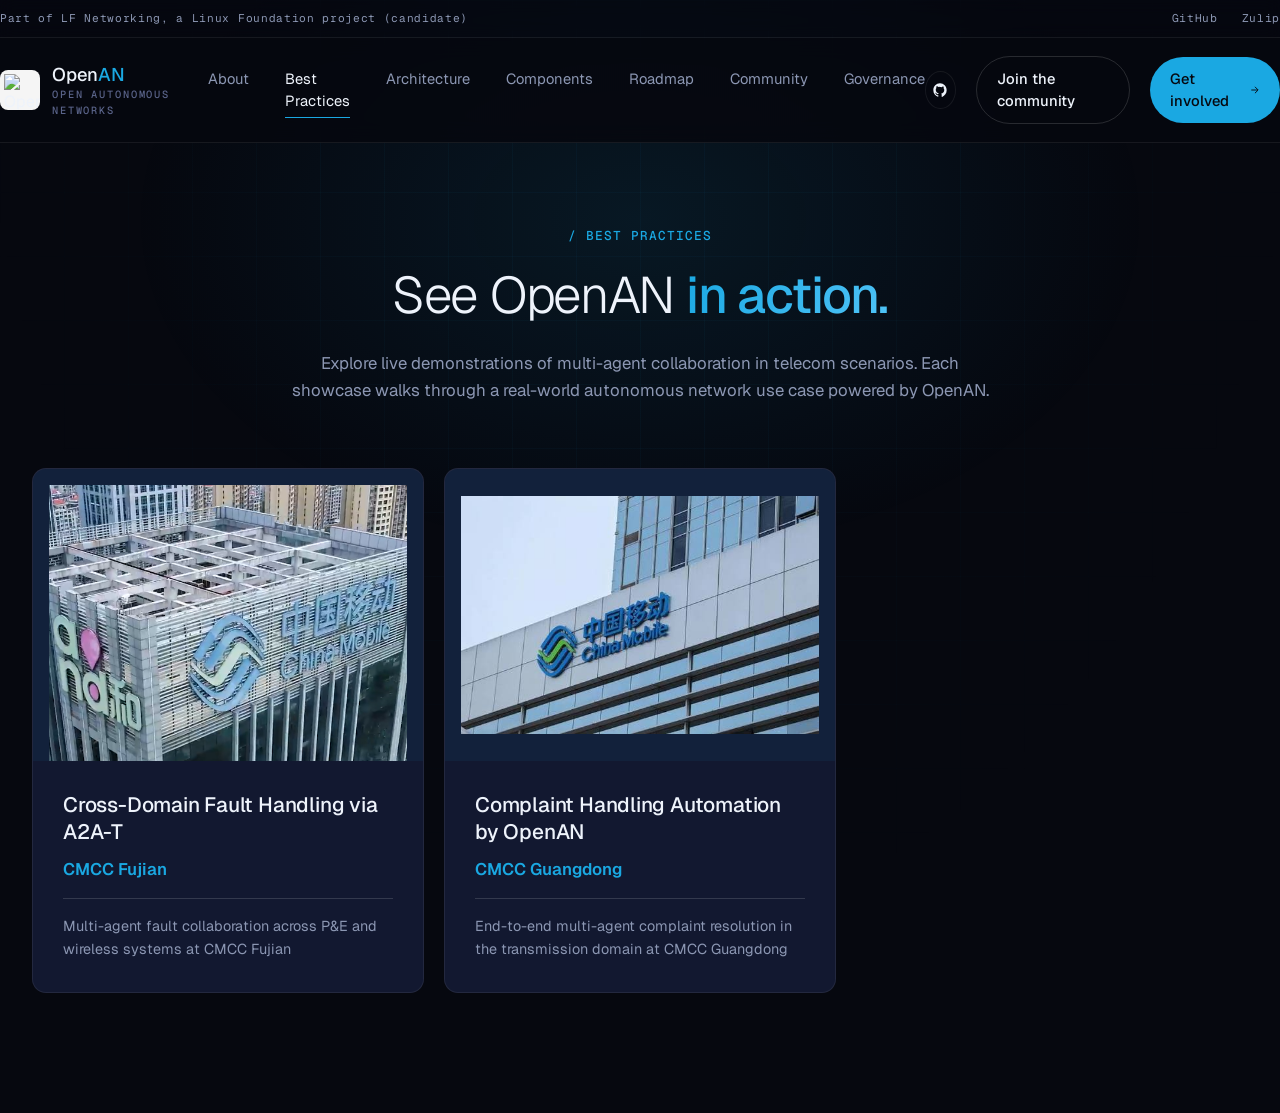
==== best-practices.html @ b5395800 "feat: best-practices Signed-off-by: Junjie Huang <huang2001junjie@gmail.com>" ====
<!DOCTYPE html>
<html lang="en">
<head>
<meta charset="UTF-8" />
<meta name="viewport" content="width=device-width, initial-scale=1.0" />
<title>Best Practices - OpenAN</title>
<meta name="description" content="Explore OpenAN best practices: multi-agent collaboration in telecom scenarios powered by OpenAN.">
<link rel="preconnect" href="https://fonts.googleapis.com">
<link rel="preconnect" href="https://fonts.gstatic.com" crossorigin>
<link href="https://fonts.googleapis.com/css2?family=Geist:wght@300;400;500;600;700&family=Geist+Mono:wght@400;500&display=swap" rel="stylesheet">
<link rel="icon" type="image/png" href="src/images/openan-logo.png">
<link rel="stylesheet" href="components/navbar.css">
<style>
  :root {
    --void: #06080f;
    --bg: #0c1020;
    --surface: #121830;
    --surface-2: #1a2142;
    --border: rgba(255,255,255,0.07);
    --border-strong: rgba(255,255,255,0.14);
    --text: #eef3fb;
    --text-muted: #8c97b3;
    --text-dim: #5a648a;
    --signal: #1aa8e2;
    --signal-2: #4fc3f7;
    --accent: #00bcd4;
    --display: 'Geist', system-ui, -apple-system, 'Segoe UI', sans-serif;
    --sans: 'Geist', system-ui, -apple-system, 'Segoe UI', sans-serif;
    --mono: 'Geist Mono', ui-monospace, 'SF Mono', Menlo, monospace;
  }

  * { box-sizing: border-box; margin: 0; padding: 0; }
  html { scroll-behavior: smooth; }
  body {
    background: var(--void);
    color: var(--text);
    font-family: var(--sans);
    font-size: 16px;
    line-height: 1.5;
    -webkit-font-smoothing: antialiased;
  }

  body::before {
    content: "";
    position: fixed; inset: 0;
    background-image:
      linear-gradient(rgba(26,168,226,0.04) 1px, transparent 1px),
      linear-gradient(90deg, rgba(26,168,226,0.04) 1px, transparent 1px);
    background-size: 64px 64px;
    pointer-events: none;
    z-index: 0;
    mask-image: radial-gradient(ellipse at top, black 30%, transparent 75%);
  }
  body::after {
    content: "";
    position: fixed; top: -20%; left: 50%;
    width: 1200px; height: 800px;
    transform: translateX(-50%);
    background: radial-gradient(ellipse at center, rgba(26,168,226,0.10), transparent 60%);
    pointer-events: none;
    z-index: 0;
  }

  a { color: inherit; text-decoration: none; }

  .page {
    position: relative;
    z-index: 1;
    max-width: 1320px;
    margin: 0 auto;
    padding: 80px 32px 120px;
  }

  .page-head {
    text-align: center;
    max-width: 720px;
    margin: 0 auto 64px;
  }
  .kicker {
    display: inline-block;
    font-family: var(--mono);
    font-size: 0.8rem;
    font-weight: 500;
    color: var(--signal);
    text-transform: uppercase;
    letter-spacing: 0.08em;
    margin-bottom: 12px;
  }
  .page-head h1 {
    font-family: var(--display);
    font-weight: 300;
    font-size: clamp(2.2rem, 4vw, 3.2rem);
    letter-spacing: -0.025em;
    margin-bottom: 16px;
  }
  .page-head h1 em {
    font-style: normal;
    font-weight: 500;
    background: linear-gradient(120deg, var(--signal), var(--signal-2));
    -webkit-background-clip: text;
    background-clip: text;
    -webkit-text-fill-color: transparent;
  }
  .page-head p {
    color: var(--text-muted);
    font-size: 1.05rem;
    line-height: 1.6;
  }

  .practice-grid {
    display: grid;
    grid-template-columns: repeat(3, 1fr);
    gap: 20px;
  }
  .practice-card {
    display: block;
    background: var(--surface);
    border: 1px solid var(--border);
    border-radius: 14px;
    overflow: hidden;
    transition: all 0.25s;
  }
  .practice-card:hover {
    border-color: var(--signal);
    transform: translateY(-2px);
    box-shadow: 0 12px 32px -16px rgba(26,168,226,0.4);
  }
  .practice-image {
    width: 100%;
    aspect-ratio: 4 / 3;
    background: rgba(26,168,226,0.06);
    display: grid;
    place-items: center;
    overflow: hidden;
  }
  .practice-image img {
    width: 100%;
    height: 100%;
    object-fit: contain;
    padding: 16px;
  }
  .practice-body {
    padding: 30px;
  }
  .practice-title {
    font-family: var(--display);
    font-weight: 500;
    font-size: 1.3rem;
    color: var(--text);
    letter-spacing: -0.01em;
    line-height: 1.3;
    margin-bottom: 12px;
  }
  .practice-subject {
    display: block;
    font-family: var(--display);
    font-weight: 600;
    font-size: 1.05rem;
    color: var(--signal);
    margin-bottom: 16px;
  }
  .practice-divider {
    height: 1px;
    background: var(--border-strong);
    margin-bottom: 16px;
  }
  .practice-desc {
    font-family: var(--sans);
    font-size: 0.9rem;
    color: var(--text-muted);
    line-height: 1.6;
  }

  @media (max-width: 860px) {
    .practice-grid {
      grid-template-columns: 1fr;
    }
  }
</style>
</head>
<body>
<!-- NAVBAR COMPONENT — injected from components/navbar.html by components/navbar.js -->
<div id="navbar" data-active="best-practices">
  <noscript>
    <div class="container" style="display:flex; align-items:center; gap:18px; flex-wrap:wrap; padding-top:14px; padding-bottom:14px; font-size:0.9rem;">
      <a href="index.html" style="font-weight:600;">OpenAN</a>
      <a href="index.html#about">About</a>
      <a href="best-practices.html">Best Practices</a>
      <a href="index.html#architecture">Architecture</a>
      <a href="index.html#components">Components</a>
      <a href="index.html#roadmap">Roadmap</a>
      <a href="index.html#community">Community</a>
      <a href="governance.html">Governance</a>
    </div>
  </noscript>
</div>

<div class="page">
  <div class="page-head">
    <span class="kicker">/ Best Practices</span>
    <h1>See OpenAN <em>in action.</em></h1>
    <p>Explore live demonstrations of multi-agent collaboration in telecom scenarios. Each showcase walks through a real-world autonomous network use case powered by OpenAN.</p>
  </div>

  <div class="practice-grid">
    <a href="best-practices/case1.html" class="practice-card">
      <div class="practice-image">
        <img src="best-practices/images/case1_pic.png" alt="Cross-Domain Fault Handling">
      </div>
      <div class="practice-body">
        <h3 class="practice-title">Cross-Domain Fault Handling via A2A-T</h3>
        <span class="practice-subject">CMCC Fujian</span>
        <div class="practice-divider"></div>
        <p class="practice-desc">Multi-agent fault collaboration across P&amp;E and wireless systems at CMCC Fujian</p>
      </div>
    </a>

    <a href="best-practices/case2.html" class="practice-card">
      <div class="practice-image">
        <img src="best-practices/images/case2_pic.png" alt="Complaint Handling Automation">
      </div>
      <div class="practice-body">
        <h3 class="practice-title">Complaint Handling Automation by OpenAN</h3>
        <span class="practice-subject">CMCC Guangdong</span>
        <div class="practice-divider"></div>
        <p class="practice-desc">End-to-end multi-agent complaint resolution in the transmission domain at CMCC Guangdong</p>
      </div>
    </a>

  </div>
</div>
<script src="components/navbar.js"></script>
</body>
</html>
---- components/navbar.css ----
/* ============================================================
   Navbar Component — 共享导航样式（单一来源）
   依赖各页面 :root 中定义的 CSS 变量（--void/--border/--signal 等）。
   页面中禁止内联 navbar 相关样式。
   包含组件所需的 .container / .btn* 体系：三页均引用本文件，
   页面内容区（hero CTA、gov-cta 等）使用的 .btn* 样式同样来自这里。
   ============================================================ */

/* ---------- CONTAINER（组件所需的布局容器） ---------- */
.container {
  max-width: 1320px;
  margin: 0 auto;
  padding: 0 32px;
  position: relative;
  z-index: 1;
}

/* ---------- TOP UTILITY BAR ---------- */
.topbar {
  border-bottom: 1px solid var(--border);
  background: rgba(6,8,15,0.6);
  backdrop-filter: blur(8px);
  position: relative;
  z-index: 50;
}
.topbar-inner {
  display: flex;
  justify-content: space-between;
  align-items: center;
  padding: 10px 0;
  font-family: var(--mono);
  font-size: 0.7rem;
  letter-spacing: 0.06em;
  color: var(--text-dim);
}
.topbar a { color: var(--text-muted); }
.topbar a:hover { color: var(--signal); }
.topbar-right { display: flex; gap: 24px; }

/* ---------- HEADER ---------- */
.header {
  position: sticky;
  top: 0;
  z-index: 100;
  background: rgba(6,8,15,0.85);
  backdrop-filter: blur(12px);
  border-bottom: 1px solid var(--border);
}
.header-inner {
  display: flex;
  align-items: center;
  justify-content: space-between;
  padding: 18px 0;
}
.logo {
  display: flex;
  align-items: center;
  gap: 12px;
}
.logo-mark {
  width: 40px; height: 40px;
  border-radius: 8px;
  display: grid;
  place-items: center;
  position: relative;
  overflow: hidden;
  flex-shrink: 0;
  background: rgba(255,255,255,0.96);
  padding: 4px;
}
.logo-mark img {
  width: 100%; height: 100%;
  object-fit: contain;
}
.logo-text {
  font-family: var(--display);
  font-weight: 500;
  font-size: 1.15rem;
  letter-spacing: -0.01em;
}
.logo-text span {
  font-family: var(--mono);
  font-size: 0.65rem;
  letter-spacing: 0.18em;
  color: var(--text-dim);
  display: block;
  margin-top: -2px;
  text-transform: uppercase;
}

/* ---------- NAV ---------- */
.nav {
  display: flex;
  gap: 36px;
  font-size: 0.92rem;
  font-weight: 400;
}
.nav a {
  color: var(--text-muted);
  transition: color 0.2s;
  position: relative;
  padding: 6px 0;
}
.nav a:hover { color: var(--text); }
.nav a::after {
  content: "";
  position: absolute;
  left: 0; right: 100%; bottom: 0;
  height: 1px;
  background: var(--signal);
  transition: right 0.3s ease;
}
.nav a:hover::after { right: 0; }
.nav a.active { color: var(--text); }
.nav a.active::after { right: 0; }

/* ---------- HEADER ACTIONS ---------- */
.header-actions { display: flex; align-items: center; gap: 20px; }
.icon-btn {
  width: 38px; height: 38px;
  border: 1px solid var(--border);
  border-radius: 50%;
  display: grid;
  place-items: center;
  transition: all 0.2s;
}
.icon-btn:hover { border-color: var(--signal); color: var(--signal); }

/* ---------- BUTTONS（header-actions 及页面内容区共用） ---------- */
.btn {
  display: inline-flex;
  align-items: center;
  gap: 10px;
  padding: 11px 20px;
  border-radius: 999px;
  font-weight: 500;
  font-size: 0.92rem;
  transition: all 0.25s;
}
.btn-primary {
  background: var(--signal);
  color: var(--void);
}
.btn-primary:hover {
  background: var(--text);
  box-shadow: 0 0 0 4px rgba(26,168,226,0.18);
}
.btn-ghost {
  border: 1px solid var(--border-strong);
  color: var(--text);
}
.btn-ghost:hover { border-color: var(--signal); color: var(--signal); }

/* ---------- HAMBURGER（纯装饰，无 JS，既有状态） ---------- */
.hamburger {
  display: none;
  width: 38px; height: 38px;
  border: 1px solid var(--border);
  border-radius: 50%;
  place-items: center;
  cursor: pointer;
  background: none;
  color: var(--text);
}
.hamburger:hover { border-color: var(--signal); color: var(--signal); }

/* ---------- RESPONSIVE ---------- */
@media (max-width: 1024px) {
  .nav { display: none; }
  .hamburger { display: grid; }
}
@media (max-width: 640px) {
  .container { padding: 0 20px; }
  .topbar-right { display: none; }
  .header-actions .btn-ghost { display: none; }
}
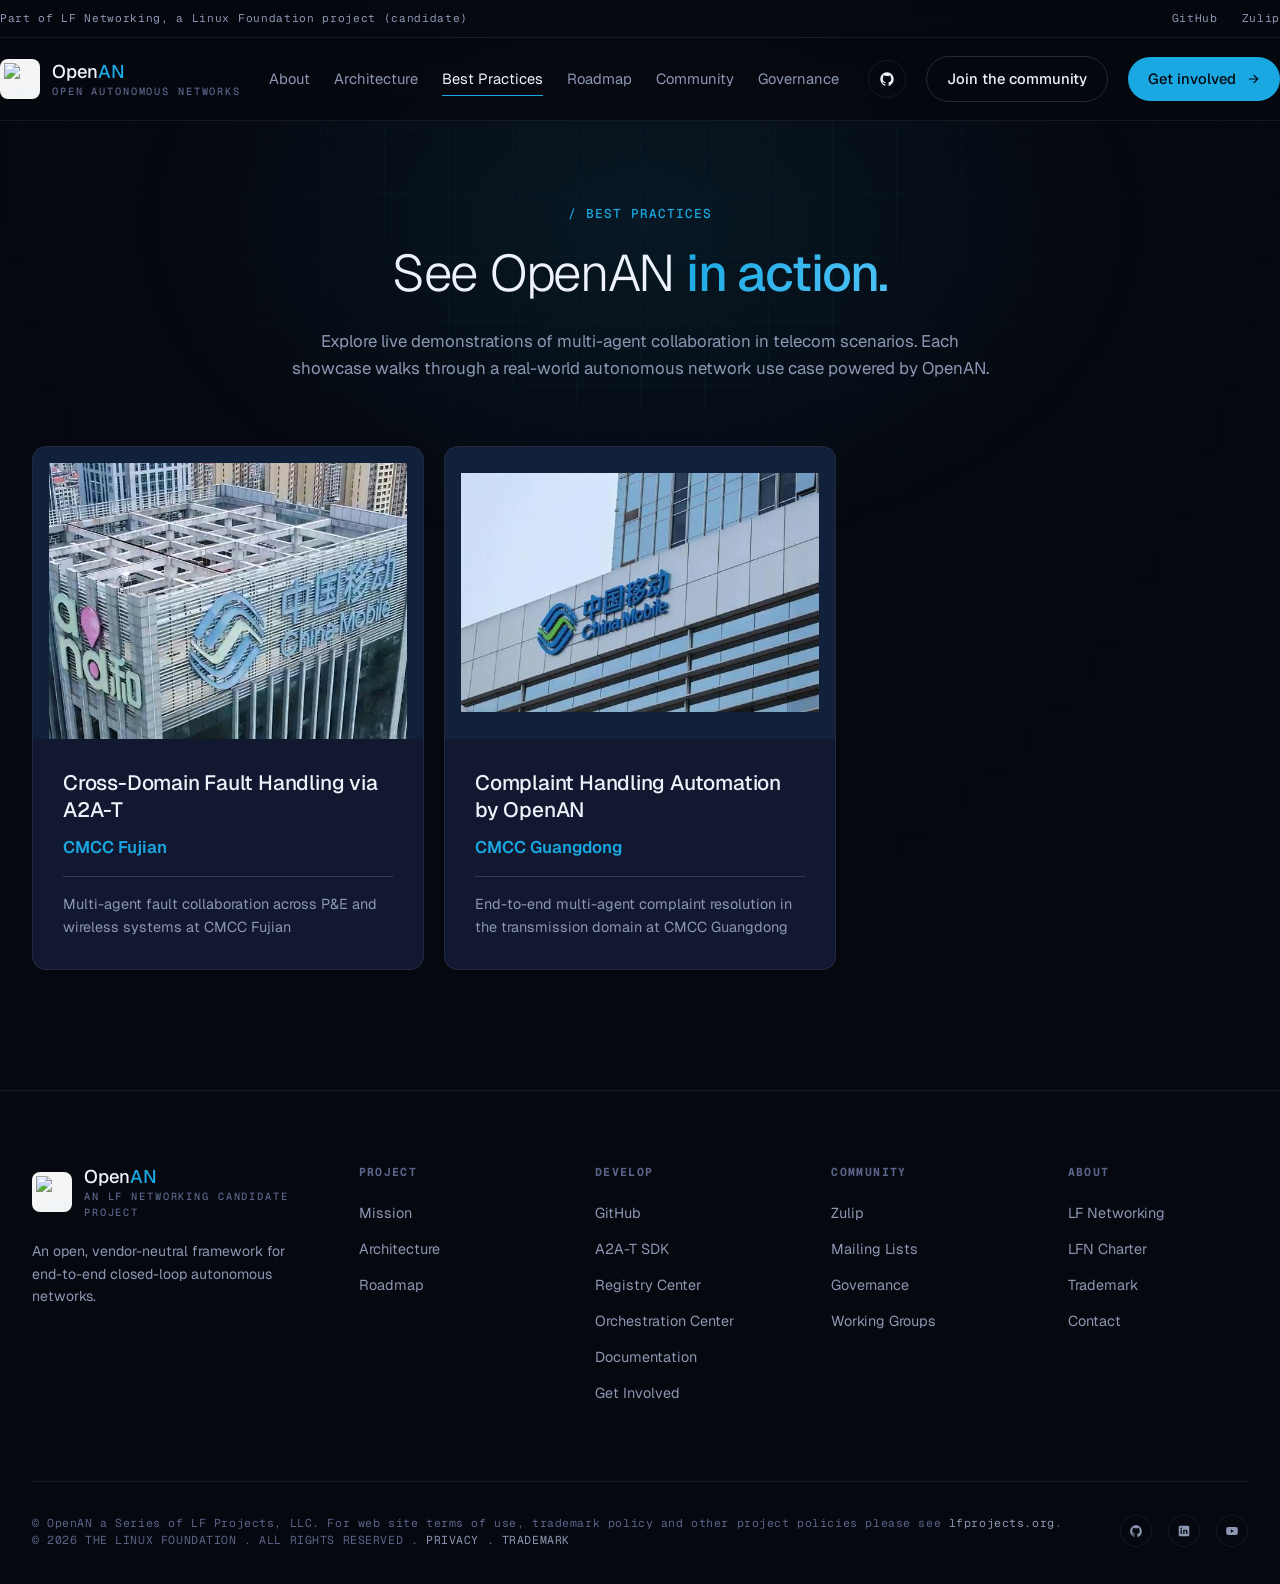
==== commit f9ed0446: "fix: combine to architecture Signed-off-by: Junjie Huang <huang2001junjie@gmail.com>" ====
--- a/best-practices.html
+++ b/best-practices.html
@@ -176,6 +176,78 @@
       grid-template-columns: 1fr;
     }
   }
+
+  /* ---------- FOOTER ---------- */
+  .footer {
+    border-top: 1px solid var(--border);
+    padding: 72px 0 36px;
+    background: var(--void);
+  }
+  .footer-grid {
+    display: grid;
+    grid-template-columns: 1.5fr 1fr 1fr 1fr 1fr;
+    gap: 56px;
+    margin-bottom: 64px;
+  }
+  .footer-brand p {
+    color: var(--text-muted);
+    font-size: 0.88rem;
+    line-height: 1.6;
+    margin-top: 20px;
+    max-width: 320px;
+  }
+  .footer-col h5 {
+    font-family: var(--mono);
+    font-size: 0.72rem;
+    color: var(--text-dim);
+    text-transform: uppercase;
+    letter-spacing: 0.12em;
+    margin-bottom: 20px;
+  }
+  .footer-col ul { list-style: none; }
+  .footer-col li { margin-bottom: 12px; }
+  .footer-col a {
+    color: var(--text-muted);
+    font-size: 0.9rem;
+    transition: color 0.2s;
+  }
+  .footer-col a:hover { color: var(--signal); }
+  .footer-bottom {
+    border-top: 1px solid var(--border);
+    padding-top: 32px;
+    display: flex;
+    justify-content: space-between;
+    align-items: center;
+    font-family: var(--mono);
+    font-size: 0.72rem;
+    color: var(--text-dim);
+    letter-spacing: 0.05em;
+  }
+  .footer-social { display: flex; gap: 16px; }
+  .footer-social a {
+    width: 32px; height: 32px;
+    border: 1px solid var(--border);
+    border-radius: 50%;
+    display: grid;
+    place-items: center;
+    color: var(--text-muted);
+    transition: all 0.2s;
+  }
+  .footer-social a:hover {
+    border-color: var(--signal);
+    color: var(--signal);
+  }
+
+  @media (max-width: 1024px) {
+    .footer-grid { grid-template-columns: repeat(2, 1fr); gap: 40px; }
+  }
+  @media (max-width: 640px) {
+    .footer-grid { grid-template-columns: 1fr; }
+  }
+
+  @media (prefers-reduced-motion: reduce) {
+    *, *::before, *::after { animation: none !important; transition-duration: 0.01ms !important; }
+  }
 </style>
 </head>
 <body>
@@ -186,8 +258,7 @@
       <a href="index.html" style="font-weight:600;">OpenAN</a>
       <a href="index.html#about">About</a>
       <a href="best-practices.html">Best Practices</a>
-      <a href="index.html#architecture">Architecture</a>
-      <a href="index.html#components">Components</a>
+      <a href="architecture.html">Architecture</a>
       <a href="index.html#roadmap">Roadmap</a>
       <a href="index.html#community">Community</a>
       <a href="governance.html">Governance</a>
@@ -203,9 +274,9 @@
   </div>
 
   <div class="practice-grid">
-    <a href="best-practices/case1.html" class="practice-card">
+    <a href="best-practices/cross-domain-fault-handling-via-a2a-t.html" class="practice-card">
       <div class="practice-image">
-        <img src="best-practices/images/case1_pic.png" alt="Cross-Domain Fault Handling">
+        <img src="best-practices/images/fujian_mobile_pic.png" alt="Cross-Domain Fault Handling">
       </div>
       <div class="practice-body">
         <h3 class="practice-title">Cross-Domain Fault Handling via A2A-T</h3>
@@ -215,9 +286,9 @@
       </div>
     </a>
 
-    <a href="best-practices/case2.html" class="practice-card">
+    <a href="best-practices\e2e-complaint-handling-automation.html" class="practice-card">
       <div class="practice-image">
-        <img src="best-practices/images/case2_pic.png" alt="Complaint Handling Automation">
+        <img src="best-practices/images/guangdong_mobile_pic.png" alt="Complaint Handling Automation">
       </div>
       <div class="practice-body">
         <h3 class="practice-title">Complaint Handling Automation by OpenAN</h3>
@@ -229,6 +300,80 @@
 
   </div>
 </div>
+
+<!-- FOOTER -->
+<footer class="footer">
+  <div class="container">
+    <div class="footer-grid">
+      <div class="footer-brand">
+        <a class="logo" href="./index.html">
+          <div class="logo-mark">
+            <img src="./src/images/openan-logo.png" alt="OpenAN logo">
+          </div>
+          <div class="logo-text">
+            Open<b style="color: var(--signal); font-weight: 500;">AN</b>
+            <span>An LF Networking Candidate Project</span>
+          </div>
+        </a>
+        <p>An open, vendor-neutral framework for end-to-end closed-loop autonomous networks.</p>
+      </div>
+
+      <div class="footer-col">
+        <h5>Project</h5>
+        <ul>
+          <li><a href="./index.html#about">Mission</a></li>
+          <li><a href="./architecture.html">Architecture</a></li>
+          <li><a href="./index.html#roadmap">Roadmap</a></li>
+        </ul>
+      </div>
+
+      <div class="footer-col">
+        <h5>Develop</h5>
+        <ul>
+          <li><a href="https://github.com/project-openan">GitHub</a></li>
+          <li><a href="https://github.com/project-openan/a2a-t-sdk-python">A2A-T SDK</a></li>
+          <li><a href="https://github.com/project-openan/registry-center">Registry Center</a></li>
+          <li><a href="https://github.com/project-openan/orchestration-center">Orchestration Center</a></li>
+          <li><a href="https://github.com/project-openan/docs">Documentation</a></li>
+          <li><a href="./index.html#get-involved">Get Involved</a></li>
+        </ul>
+      </div>
+
+      <div class="footer-col">
+        <h5>Community</h5>
+        <ul>
+          <li><a href="https://linuxfoundation.zulipchat.com">Zulip</a></li>
+          <li><a href="https://lists.openan.dev">Mailing Lists</a></li>
+          <li><a href="./governance.html">Governance</a></li>
+          <li><a href="./index.html#community">Working Groups</a></li>
+        </ul>
+      </div>
+
+      <div class="footer-col">
+        <h5>About</h5>
+        <ul>
+          <li><a href="https://lfnetworking.org">LF Networking</a></li>
+          <li><a href="https://lfnetworking.org/wp-content/uploads/sites/7/2022/04/LF-Networking-Fund-Charter-updated-2020-04-29.pdf">LFN Charter</a></li>
+          <li><a href="https://www.linuxfoundation.org/legal/trademark-usage">Trademark</a></li>
+          <li><a href="mailto:info@lfnetworking.org">Contact</a></li>
+        </ul>
+      </div>
+    </div>
+
+    <div class="footer-bottom">
+      <div>
+        &copy; OpenAN a Series of LF Projects, LLC. For web site terms of use, trademark policy and other project policies please see <a href="https://lfprojects.org" style="color: var(--text-muted);">lfprojects.org</a>.<br/>
+        &copy; 2026 THE LINUX FOUNDATION . ALL RIGHTS RESERVED . <a href="https://www.linuxfoundation.org/legal/privacy-policy" style="color: var(--text-muted);">PRIVACY</a> . <a href="https://www.linuxfoundation.org/legal/trademark-usage" style="color: var(--text-muted);">TRADEMARK</a>
+      </div>
+      <div class="footer-social">
+        <a href="https://github.com/project-openan" aria-label="GitHub"><svg width="14" height="14" viewBox="0 0 24 24" fill="currentColor"><path d="M12 2C6.48 2 2 6.59 2 12.25c0 4.53 2.87 8.37 6.84 9.73.5.09.68-.22.68-.5 0-.24-.01-.88-.01-1.73-2.78.62-3.37-1.37-3.37-1.37-.45-1.18-1.11-1.49-1.11-1.49-.91-.64.07-.62.07-.62 1 .07 1.53 1.05 1.53 1.05.89 1.57 2.34 1.11 2.91.85.09-.66.35-1.11.63-1.37-2.22-.26-4.55-1.13-4.55-5.05 0-1.12.39-2.03 1.03-2.74-.1-.26-.45-1.3.1-2.7 0 0 .84-.27 2.75 1.05A9.5 9.5 0 0 1 12 7.36c.85.01 1.71.12 2.51.34 1.91-1.32 2.75-1.05 2.75-1.05.55 1.4.2 2.44.1 2.7.64.71 1.03 1.62 1.03 2.74 0 3.93-2.34 4.79-4.57 5.04.36.32.68.94.68 1.9 0 1.37-.01 2.48-.01 2.81 0 .27.18.59.69.49C19.14 20.61 22 16.78 22 12.25 22 6.59 17.52 2 12 2z"/></svg></a>
+        <a href="https://www.linkedin.com/company/lf-networking" aria-label="LinkedIn"><svg width="14" height="14" viewBox="0 0 24 24" fill="currentColor"><path d="M19 3a2 2 0 0 1 2 2v14a2 2 0 0 1-2 2H5a2 2 0 0 1-2-2V5a2 2 0 0 1 2-2zM8.34 17V10H6v7zM7.17 8.92a1.36 1.36 0 1 0 0-2.71 1.36 1.36 0 0 0 0 2.71zM18 17v-3.83c0-2.27-1.21-3.32-2.83-3.32a2.44 2.44 0 0 0-2.21 1.22V10h-2.34v7h2.34v-3.91c0-1.04.39-1.62 1.21-1.62.84 0 1.45.5 1.45 1.65V17z"/></svg></a>
+        <a href="https://www.youtube.com/@LFNetworking" aria-label="YouTube"><svg width="14" height="14" viewBox="0 0 24 24" fill="currentColor"><path d="M21.6 7.2a2.5 2.5 0 0 0-1.76-1.77C18.25 5 12 5 12 5s-6.25 0-7.84.43A2.5 2.5 0 0 0 2.4 7.2C2 8.78 2 12 2 12s0 3.22.4 4.8a2.5 2.5 0 0 0 1.76 1.77C5.75 19 12 19 12 19s6.25 0 7.84-.43a2.5 2.5 0 0 0 1.76-1.77C22 15.22 22 12 22 12s0-3.22-.4-4.8zM10 15V9l5.2 3-5.2 3z"/></svg></a>
+      </div>
+    </div>
+  </div>
+</footer>
+
 <script src="components/navbar.js"></script>
 </body>
 </html>
--- a/components/navbar.css
+++ b/components/navbar.css
@@ -1,12 +1,14 @@
 /* ============================================================
-   Navbar Component — 共享导航样式（单一来源）
-   依赖各页面 :root 中定义的 CSS 变量（--void/--border/--signal 等）。
-   页面中禁止内联 navbar 相关样式。
-   包含组件所需的 .container / .btn* 体系：三页均引用本文件，
-   页面内容区（hero CTA、gov-cta 等）使用的 .btn* 样式同样来自这里。
+   Navbar Component - shared navigation styles (single source of truth)
+   Depends on CSS variables (--void/--border/--signal etc.) defined in
+   each page's :root.
+   Inline navbar styles are forbidden in pages.
+   Provides the .container / .btn* system required by the component:
+   all three pages reference this file, and the .btn* styles used by
+   page content areas (hero CTA, gov-cta, etc.) also come from here.
    ============================================================ */
 
-/* ---------- CONTAINER（组件所需的布局容器） ---------- */
+/* ---------- CONTAINER (layout container required by the component) ---------- */
 .container {
   max-width: 1320px;
   margin: 0 auto;
@@ -91,7 +93,7 @@
 /* ---------- NAV ---------- */
 .nav {
   display: flex;
-  gap: 36px;
+  gap: 24px;
   font-size: 0.92rem;
   font-weight: 400;
 }
@@ -100,6 +102,7 @@
   transition: color 0.2s;
   position: relative;
   padding: 6px 0;
+  white-space: nowrap;
 }
 .nav a:hover { color: var(--text); }
 .nav a::after {
@@ -126,7 +129,7 @@
 }
 .icon-btn:hover { border-color: var(--signal); color: var(--signal); }
 
-/* ---------- BUTTONS（header-actions 及页面内容区共用） ---------- */
+/* ---------- BUTTONS (shared by header-actions and page content areas) ---------- */
 .btn {
   display: inline-flex;
   align-items: center;
@@ -151,7 +154,7 @@
 }
 .btn-ghost:hover { border-color: var(--signal); color: var(--signal); }
 
-/* ---------- HAMBURGER（纯装饰，无 JS，既有状态） ---------- */
+/* ---------- HAMBURGER (purely decorative, no JS, existing state) ---------- */
 .hamburger {
   display: none;
   width: 38px; height: 38px;
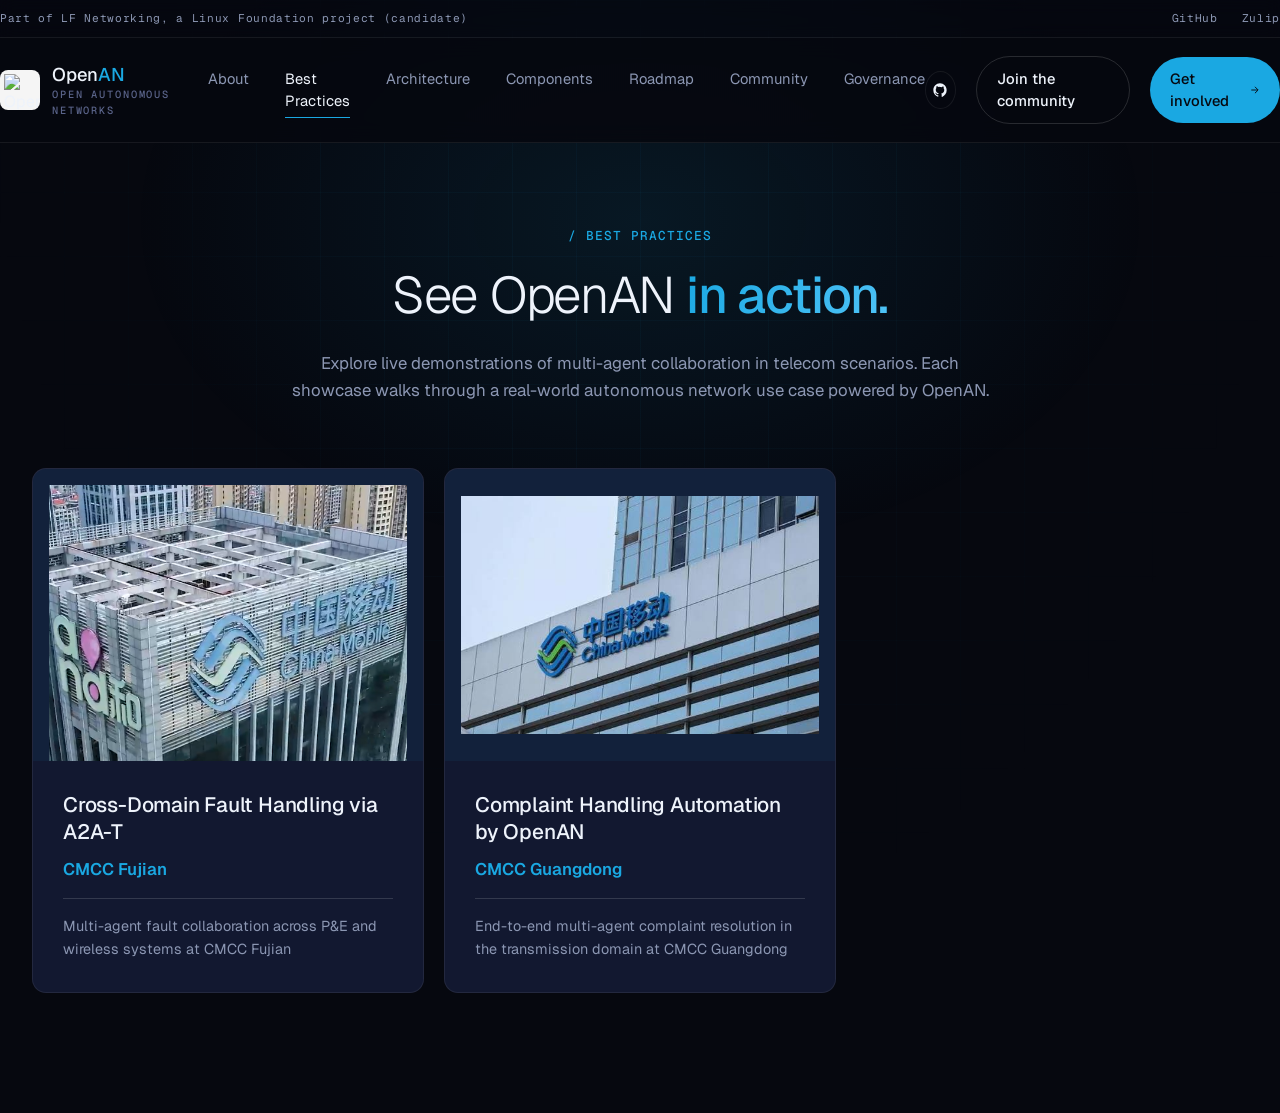
==== commit ef76c9c6: "feat: best-practices Signed-off-by: Junjie Huang <huang2001junjie@gmail.com>" ====
--- a/best-practices.html
+++ b/best-practices.html
@@ -176,78 +176,6 @@
       grid-template-columns: 1fr;
     }
   }
-
-  /* ---------- FOOTER ---------- */
-  .footer {
-    border-top: 1px solid var(--border);
-    padding: 72px 0 36px;
-    background: var(--void);
-  }
-  .footer-grid {
-    display: grid;
-    grid-template-columns: 1.5fr 1fr 1fr 1fr 1fr;
-    gap: 56px;
-    margin-bottom: 64px;
-  }
-  .footer-brand p {
-    color: var(--text-muted);
-    font-size: 0.88rem;
-    line-height: 1.6;
-    margin-top: 20px;
-    max-width: 320px;
-  }
-  .footer-col h5 {
-    font-family: var(--mono);
-    font-size: 0.72rem;
-    color: var(--text-dim);
-    text-transform: uppercase;
-    letter-spacing: 0.12em;
-    margin-bottom: 20px;
-  }
-  .footer-col ul { list-style: none; }
-  .footer-col li { margin-bottom: 12px; }
-  .footer-col a {
-    color: var(--text-muted);
-    font-size: 0.9rem;
-    transition: color 0.2s;
-  }
-  .footer-col a:hover { color: var(--signal); }
-  .footer-bottom {
-    border-top: 1px solid var(--border);
-    padding-top: 32px;
-    display: flex;
-    justify-content: space-between;
-    align-items: center;
-    font-family: var(--mono);
-    font-size: 0.72rem;
-    color: var(--text-dim);
-    letter-spacing: 0.05em;
-  }
-  .footer-social { display: flex; gap: 16px; }
-  .footer-social a {
-    width: 32px; height: 32px;
-    border: 1px solid var(--border);
-    border-radius: 50%;
-    display: grid;
-    place-items: center;
-    color: var(--text-muted);
-    transition: all 0.2s;
-  }
-  .footer-social a:hover {
-    border-color: var(--signal);
-    color: var(--signal);
-  }
-
-  @media (max-width: 1024px) {
-    .footer-grid { grid-template-columns: repeat(2, 1fr); gap: 40px; }
-  }
-  @media (max-width: 640px) {
-    .footer-grid { grid-template-columns: 1fr; }
-  }
-
-  @media (prefers-reduced-motion: reduce) {
-    *, *::before, *::after { animation: none !important; transition-duration: 0.01ms !important; }
-  }
 </style>
 </head>
 <body>
@@ -258,7 +186,8 @@
       <a href="index.html" style="font-weight:600;">OpenAN</a>
       <a href="index.html#about">About</a>
       <a href="best-practices.html">Best Practices</a>
-      <a href="architecture.html">Architecture</a>
+      <a href="index.html#architecture">Architecture</a>
+      <a href="index.html#components">Components</a>
       <a href="index.html#roadmap">Roadmap</a>
       <a href="index.html#community">Community</a>
       <a href="governance.html">Governance</a>
@@ -274,9 +203,9 @@
   </div>
 
   <div class="practice-grid">
-    <a href="best-practices/cross-domain-fault-handling-via-a2a-t.html" class="practice-card">
+    <a href="best-practices/case1.html" class="practice-card">
       <div class="practice-image">
-        <img src="best-practices/images/fujian_mobile_pic.png" alt="Cross-Domain Fault Handling">
+        <img src="best-practices/images/case1_pic.png" alt="Cross-Domain Fault Handling">
       </div>
       <div class="practice-body">
         <h3 class="practice-title">Cross-Domain Fault Handling via A2A-T</h3>
@@ -286,9 +215,9 @@
       </div>
     </a>
 
-    <a href="best-practices\e2e-complaint-handling-automation.html" class="practice-card">
+    <a href="best-practices/case2.html" class="practice-card">
       <div class="practice-image">
-        <img src="best-practices/images/guangdong_mobile_pic.png" alt="Complaint Handling Automation">
+        <img src="best-practices/images/case2_pic.png" alt="Complaint Handling Automation">
       </div>
       <div class="practice-body">
         <h3 class="practice-title">Complaint Handling Automation by OpenAN</h3>
@@ -300,80 +229,6 @@
 
   </div>
 </div>
-
-<!-- FOOTER -->
-<footer class="footer">
-  <div class="container">
-    <div class="footer-grid">
-      <div class="footer-brand">
-        <a class="logo" href="./index.html">
-          <div class="logo-mark">
-            <img src="./src/images/openan-logo.png" alt="OpenAN logo">
-          </div>
-          <div class="logo-text">
-            Open<b style="color: var(--signal); font-weight: 500;">AN</b>
-            <span>An LF Networking Candidate Project</span>
-          </div>
-        </a>
-        <p>An open, vendor-neutral framework for end-to-end closed-loop autonomous networks.</p>
-      </div>
-
-      <div class="footer-col">
-        <h5>Project</h5>
-        <ul>
-          <li><a href="./index.html#about">Mission</a></li>
-          <li><a href="./architecture.html">Architecture</a></li>
-          <li><a href="./index.html#roadmap">Roadmap</a></li>
-        </ul>
-      </div>
-
-      <div class="footer-col">
-        <h5>Develop</h5>
-        <ul>
-          <li><a href="https://github.com/project-openan">GitHub</a></li>
-          <li><a href="https://github.com/project-openan/a2a-t-sdk-python">A2A-T SDK</a></li>
-          <li><a href="https://github.com/project-openan/registry-center">Registry Center</a></li>
-          <li><a href="https://github.com/project-openan/orchestration-center">Orchestration Center</a></li>
-          <li><a href="https://github.com/project-openan/docs">Documentation</a></li>
-          <li><a href="./index.html#get-involved">Get Involved</a></li>
-        </ul>
-      </div>
-
-      <div class="footer-col">
-        <h5>Community</h5>
-        <ul>
-          <li><a href="https://linuxfoundation.zulipchat.com">Zulip</a></li>
-          <li><a href="https://lists.openan.dev">Mailing Lists</a></li>
-          <li><a href="./governance.html">Governance</a></li>
-          <li><a href="./index.html#community">Working Groups</a></li>
-        </ul>
-      </div>
-
-      <div class="footer-col">
-        <h5>About</h5>
-        <ul>
-          <li><a href="https://lfnetworking.org">LF Networking</a></li>
-          <li><a href="https://lfnetworking.org/wp-content/uploads/sites/7/2022/04/LF-Networking-Fund-Charter-updated-2020-04-29.pdf">LFN Charter</a></li>
-          <li><a href="https://www.linuxfoundation.org/legal/trademark-usage">Trademark</a></li>
-          <li><a href="mailto:info@lfnetworking.org">Contact</a></li>
-        </ul>
-      </div>
-    </div>
-
-    <div class="footer-bottom">
-      <div>
-        &copy; OpenAN a Series of LF Projects, LLC. For web site terms of use, trademark policy and other project policies please see <a href="https://lfprojects.org" style="color: var(--text-muted);">lfprojects.org</a>.<br/>
-        &copy; 2026 THE LINUX FOUNDATION . ALL RIGHTS RESERVED . <a href="https://www.linuxfoundation.org/legal/privacy-policy" style="color: var(--text-muted);">PRIVACY</a> . <a href="https://www.linuxfoundation.org/legal/trademark-usage" style="color: var(--text-muted);">TRADEMARK</a>
-      </div>
-      <div class="footer-social">
-        <a href="https://github.com/project-openan" aria-label="GitHub"><svg width="14" height="14" viewBox="0 0 24 24" fill="currentColor"><path d="M12 2C6.48 2 2 6.59 2 12.25c0 4.53 2.87 8.37 6.84 9.73.5.09.68-.22.68-.5 0-.24-.01-.88-.01-1.73-2.78.62-3.37-1.37-3.37-1.37-.45-1.18-1.11-1.49-1.11-1.49-.91-.64.07-.62.07-.62 1 .07 1.53 1.05 1.53 1.05.89 1.57 2.34 1.11 2.91.85.09-.66.35-1.11.63-1.37-2.22-.26-4.55-1.13-4.55-5.05 0-1.12.39-2.03 1.03-2.74-.1-.26-.45-1.3.1-2.7 0 0 .84-.27 2.75 1.05A9.5 9.5 0 0 1 12 7.36c.85.01 1.71.12 2.51.34 1.91-1.32 2.75-1.05 2.75-1.05.55 1.4.2 2.44.1 2.7.64.71 1.03 1.62 1.03 2.74 0 3.93-2.34 4.79-4.57 5.04.36.32.68.94.68 1.9 0 1.37-.01 2.48-.01 2.81 0 .27.18.59.69.49C19.14 20.61 22 16.78 22 12.25 22 6.59 17.52 2 12 2z"/></svg></a>
-        <a href="https://www.linkedin.com/company/lf-networking" aria-label="LinkedIn"><svg width="14" height="14" viewBox="0 0 24 24" fill="currentColor"><path d="M19 3a2 2 0 0 1 2 2v14a2 2 0 0 1-2 2H5a2 2 0 0 1-2-2V5a2 2 0 0 1 2-2zM8.34 17V10H6v7zM7.17 8.92a1.36 1.36 0 1 0 0-2.71 1.36 1.36 0 0 0 0 2.71zM18 17v-3.83c0-2.27-1.21-3.32-2.83-3.32a2.44 2.44 0 0 0-2.21 1.22V10h-2.34v7h2.34v-3.91c0-1.04.39-1.62 1.21-1.62.84 0 1.45.5 1.45 1.65V17z"/></svg></a>
-        <a href="https://www.youtube.com/@LFNetworking" aria-label="YouTube"><svg width="14" height="14" viewBox="0 0 24 24" fill="currentColor"><path d="M21.6 7.2a2.5 2.5 0 0 0-1.76-1.77C18.25 5 12 5 12 5s-6.25 0-7.84.43A2.5 2.5 0 0 0 2.4 7.2C2 8.78 2 12 2 12s0 3.22.4 4.8a2.5 2.5 0 0 0 1.76 1.77C5.75 19 12 19 12 19s6.25 0 7.84-.43a2.5 2.5 0 0 0 1.76-1.77C22 15.22 22 12 22 12s0-3.22-.4-4.8zM10 15V9l5.2 3-5.2 3z"/></svg></a>
-      </div>
-    </div>
-  </div>
-</footer>
-
 <script src="components/navbar.js"></script>
 </body>
 </html>
--- a/components/navbar.css
+++ b/components/navbar.css
@@ -93,7 +93,7 @@
 /* ---------- NAV ---------- */
 .nav {
   display: flex;
-  gap: 24px;
+  gap: 36px;
   font-size: 0.92rem;
   font-weight: 400;
 }
@@ -102,7 +102,6 @@
   transition: color 0.2s;
   position: relative;
   padding: 6px 0;
-  white-space: nowrap;
 }
 .nav a:hover { color: var(--text); }
 .nav a::after {
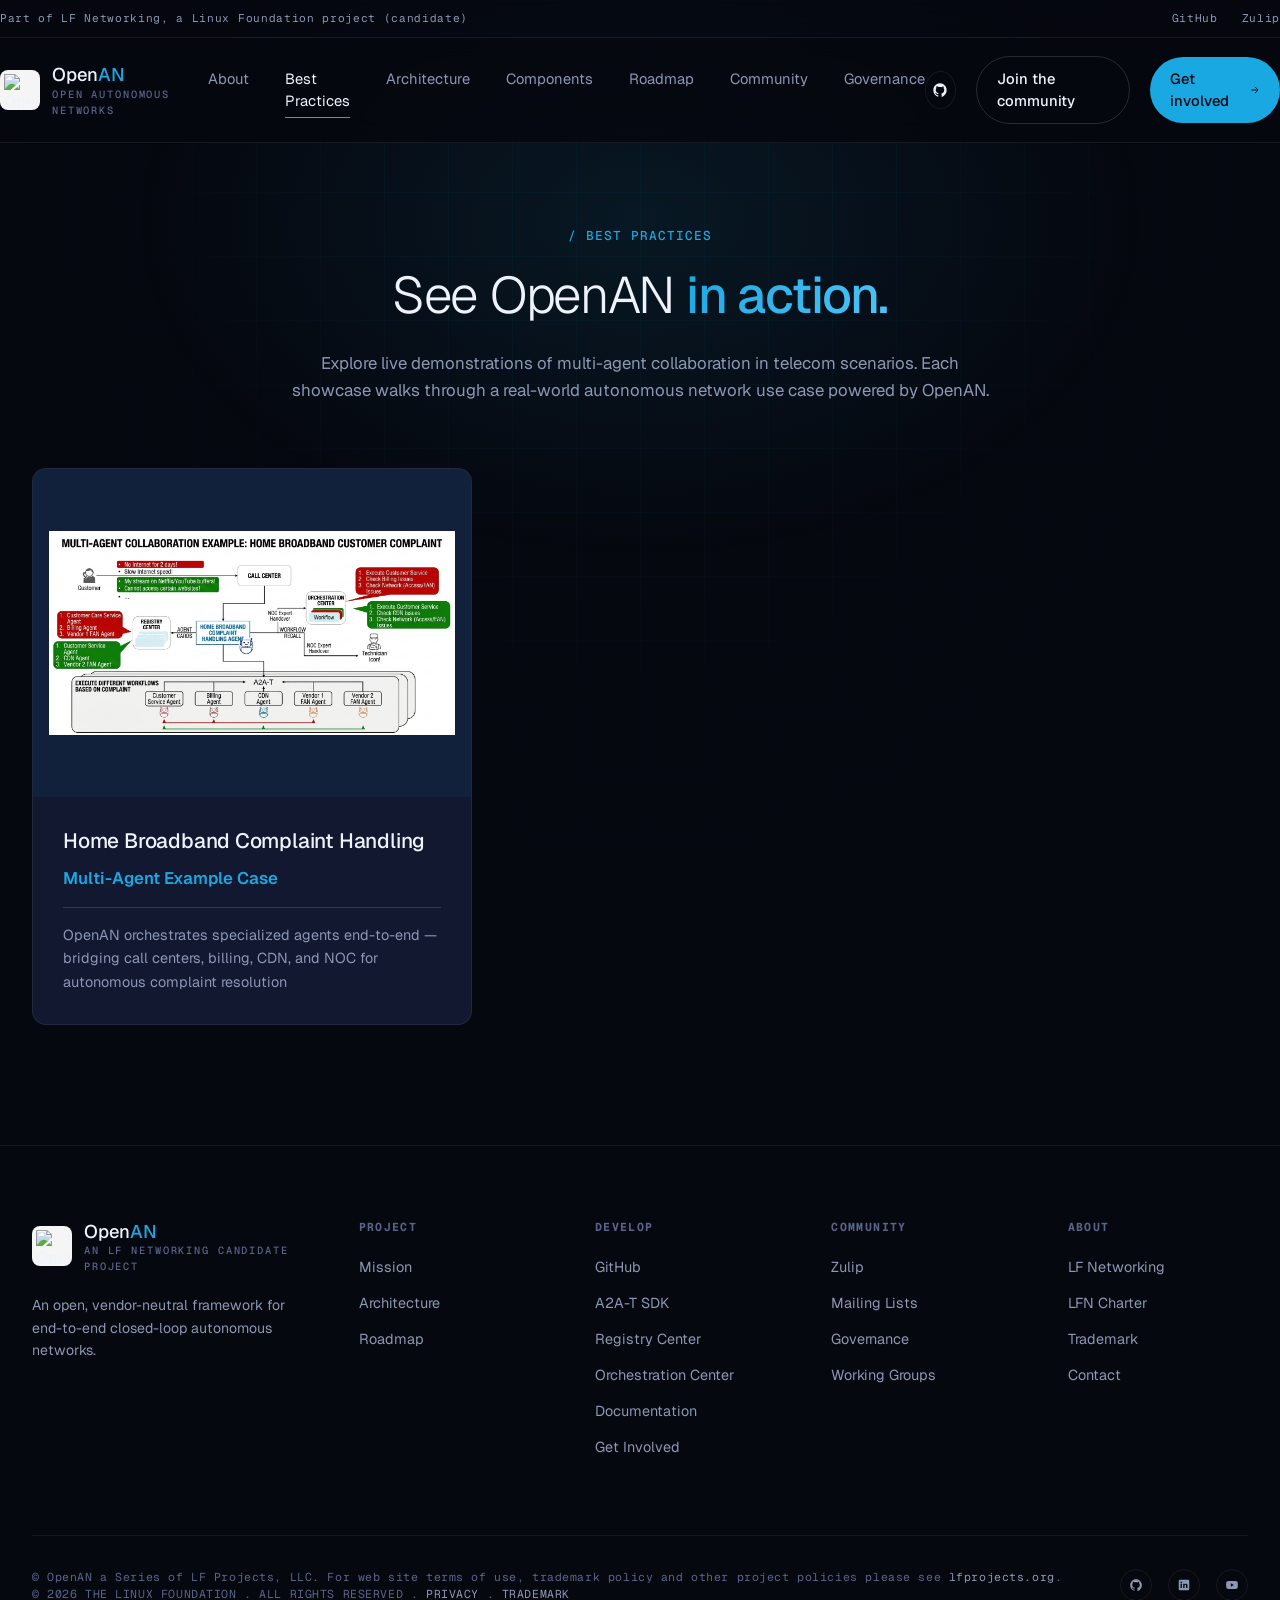
==== commit 938c082f: "fix: replace 2 vendors by example usecase Signed-off-by: Junjie Huang <huang2001junjie@gmail.com>" ====
--- a/best-practices.html
+++ b/best-practices.html
@@ -109,7 +109,8 @@
 
   .practice-grid {
     display: grid;
-    grid-template-columns: repeat(3, 1fr);
+    grid-template-columns: 1fr;
+    max-width: 440px;
     gap: 20px;
   }
   .practice-card {
@@ -171,10 +172,76 @@
     line-height: 1.6;
   }
 
-  @media (max-width: 860px) {
-    .practice-grid {
-      grid-template-columns: 1fr;
-    }
+  /* ---------- FOOTER ---------- */
+  .footer {
+    border-top: 1px solid var(--border);
+    padding: 72px 0 36px;
+    background: var(--void);
+  }
+  .footer-grid {
+    display: grid;
+    grid-template-columns: 1.5fr 1fr 1fr 1fr 1fr;
+    gap: 56px;
+    margin-bottom: 64px;
+  }
+  .footer-brand p {
+    color: var(--text-muted);
+    font-size: 0.88rem;
+    line-height: 1.6;
+    margin-top: 20px;
+    max-width: 320px;
+  }
+  .footer-col h5 {
+    font-family: var(--mono);
+    font-size: 0.72rem;
+    color: var(--text-dim);
+    text-transform: uppercase;
+    letter-spacing: 0.12em;
+    margin-bottom: 20px;
+  }
+  .footer-col ul { list-style: none; }
+  .footer-col li { margin-bottom: 12px; }
+  .footer-col a {
+    color: var(--text-muted);
+    font-size: 0.9rem;
+    transition: color 0.2s;
+  }
+  .footer-col a:hover { color: var(--signal); }
+  .footer-bottom {
+    border-top: 1px solid var(--border);
+    padding-top: 32px;
+    display: flex;
+    justify-content: space-between;
+    align-items: center;
+    font-family: var(--mono);
+    font-size: 0.72rem;
+    color: var(--text-dim);
+    letter-spacing: 0.05em;
+  }
+  .footer-social { display: flex; gap: 16px; }
+  .footer-social a {
+    width: 32px; height: 32px;
+    border: 1px solid var(--border);
+    border-radius: 50%;
+    display: grid;
+    place-items: center;
+    color: var(--text-muted);
+    transition: all 0.2s;
+  }
+  .footer-social a:hover {
+    border-color: var(--signal);
+    color: var(--signal);
+  }
+
+  @media (max-width: 1024px) {
+    .footer-grid { grid-template-columns: repeat(2, 1fr); gap: 40px; }
+  }
+  @media (max-width: 640px) {
+    .footer-grid { grid-template-columns: 1fr; }
+  }
+
+  @media (prefers-reduced-motion: reduce) {
+    *, *::before, *::after { animation: none !important; transition-duration: 0.01ms !important; }
   }
 </style>
 </head>
@@ -186,8 +253,7 @@
       <a href="index.html" style="font-weight:600;">OpenAN</a>
       <a href="index.html#about">About</a>
       <a href="best-practices.html">Best Practices</a>
-      <a href="index.html#architecture">Architecture</a>
-      <a href="index.html#components">Components</a>
+      <a href="architecture.html">Architecture</a>
       <a href="index.html#roadmap">Roadmap</a>
       <a href="index.html#community">Community</a>
       <a href="governance.html">Governance</a>
@@ -203,32 +269,94 @@
   </div>
 
   <div class="practice-grid">
-    <a href="best-practices/case1.html" class="practice-card">
+    <a href="best-practices/usecase.html" class="practice-card">
       <div class="practice-image">
-        <img src="best-practices/images/case1_pic.png" alt="Cross-Domain Fault Handling">
+        <img src="best-practices\images\usecase_pic.png" alt="Home Broadband Complaint Handling">
       </div>
       <div class="practice-body">
-        <h3 class="practice-title">Cross-Domain Fault Handling via A2A-T</h3>
-        <span class="practice-subject">CMCC Fujian</span>
+        <h3 class="practice-title">Home Broadband Complaint Handling</h3>
+        <span class="practice-subject">Multi-Agent Example Case</span>
         <div class="practice-divider"></div>
-        <p class="practice-desc">Multi-agent fault collaboration across P&amp;E and wireless systems at CMCC Fujian</p>
-      </div>
-    </a>
-
-    <a href="best-practices/case2.html" class="practice-card">
-      <div class="practice-image">
-        <img src="best-practices/images/case2_pic.png" alt="Complaint Handling Automation">
-      </div>
-      <div class="practice-body">
-        <h3 class="practice-title">Complaint Handling Automation by OpenAN</h3>
-        <span class="practice-subject">CMCC Guangdong</span>
-        <div class="practice-divider"></div>
-        <p class="practice-desc">End-to-end multi-agent complaint resolution in the transmission domain at CMCC Guangdong</p>
+        <p class="practice-desc">OpenAN orchestrates specialized agents end-to-end — bridging call centers, billing, CDN, and NOC for autonomous complaint resolution</p>
       </div>
     </a>
 
   </div>
 </div>
+
+<!-- FOOTER -->
+<footer class="footer">
+  <div class="container">
+    <div class="footer-grid">
+      <div class="footer-brand">
+        <a class="logo" href="./index.html">
+          <div class="logo-mark">
+            <img src="./src/images/openan-logo.png" alt="OpenAN logo">
+          </div>
+          <div class="logo-text">
+            Open<b style="color: var(--signal); font-weight: 500;">AN</b>
+            <span>An LF Networking Candidate Project</span>
+          </div>
+        </a>
+        <p>An open, vendor-neutral framework for end-to-end closed-loop autonomous networks.</p>
+      </div>
+
+      <div class="footer-col">
+        <h5>Project</h5>
+        <ul>
+          <li><a href="./index.html#about">Mission</a></li>
+          <li><a href="./architecture.html">Architecture</a></li>
+          <li><a href="./index.html#roadmap">Roadmap</a></li>
+        </ul>
+      </div>
+
+      <div class="footer-col">
+        <h5>Develop</h5>
+        <ul>
+          <li><a href="https://github.com/project-openan">GitHub</a></li>
+          <li><a href="https://github.com/project-openan/a2a-t-sdk-python">A2A-T SDK</a></li>
+          <li><a href="https://github.com/project-openan/registry-center">Registry Center</a></li>
+          <li><a href="https://github.com/project-openan/orchestration-center">Orchestration Center</a></li>
+          <li><a href="https://github.com/project-openan/docs">Documentation</a></li>
+          <li><a href="./index.html#get-involved">Get Involved</a></li>
+        </ul>
+      </div>
+
+      <div class="footer-col">
+        <h5>Community</h5>
+        <ul>
+          <li><a href="https://linuxfoundation.zulipchat.com">Zulip</a></li>
+          <li><a href="https://lists.openan.dev">Mailing Lists</a></li>
+          <li><a href="./governance.html">Governance</a></li>
+          <li><a href="./index.html#community">Working Groups</a></li>
+        </ul>
+      </div>
+
+      <div class="footer-col">
+        <h5>About</h5>
+        <ul>
+          <li><a href="https://lfnetworking.org">LF Networking</a></li>
+          <li><a href="https://lfnetworking.org/wp-content/uploads/sites/7/2022/04/LF-Networking-Fund-Charter-updated-2020-04-29.pdf">LFN Charter</a></li>
+          <li><a href="https://www.linuxfoundation.org/legal/trademark-usage">Trademark</a></li>
+          <li><a href="mailto:info@lfnetworking.org">Contact</a></li>
+        </ul>
+      </div>
+    </div>
+
+    <div class="footer-bottom">
+      <div>
+        &copy; OpenAN a Series of LF Projects, LLC. For web site terms of use, trademark policy and other project policies please see <a href="https://lfprojects.org" style="color: var(--text-muted);">lfprojects.org</a>.<br/>
+        &copy; 2026 THE LINUX FOUNDATION . ALL RIGHTS RESERVED . <a href="https://www.linuxfoundation.org/legal/privacy-policy" style="color: var(--text-muted);">PRIVACY</a> . <a href="https://www.linuxfoundation.org/legal/trademark-usage" style="color: var(--text-muted);">TRADEMARK</a>
+      </div>
+      <div class="footer-social">
+        <a href="https://github.com/project-openan" aria-label="GitHub"><svg width="14" height="14" viewBox="0 0 24 24" fill="currentColor"><path d="M12 2C6.48 2 2 6.59 2 12.25c0 4.53 2.87 8.37 6.84 9.73.5.09.68-.22.68-.5 0-.24-.01-.88-.01-1.73-2.78.62-3.37-1.37-3.37-1.37-.45-1.18-1.11-1.49-1.11-1.49-.91-.64.07-.62.07-.62 1 .07 1.53 1.05 1.53 1.05.89 1.57 2.34 1.11 2.91.85.09-.66.35-1.11.63-1.37-2.22-.26-4.55-1.13-4.55-5.05 0-1.12.39-2.03 1.03-2.74-.1-.26-.45-1.3.1-2.7 0 0 .84-.27 2.75 1.05A9.5 9.5 0 0 1 12 7.36c.85.01 1.71.12 2.51.34 1.91-1.32 2.75-1.05 2.75-1.05.55 1.4.2 2.44.1 2.7.64.71 1.03 1.62 1.03 2.74 0 3.93-2.34 4.79-4.57 5.04.36.32.68.94.68 1.9 0 1.37-.01 2.48-.01 2.81 0 .27.18.59.69.49C19.14 20.61 22 16.78 22 12.25 22 6.59 17.52 2 12 2z"/></svg></a>
+        <a href="https://www.linkedin.com/company/lf-networking" aria-label="LinkedIn"><svg width="14" height="14" viewBox="0 0 24 24" fill="currentColor"><path d="M19 3a2 2 0 0 1 2 2v14a2 2 0 0 1-2 2H5a2 2 0 0 1-2-2V5a2 2 0 0 1 2-2zM8.34 17V10H6v7zM7.17 8.92a1.36 1.36 0 1 0 0-2.71 1.36 1.36 0 0 0 0 2.71zM18 17v-3.83c0-2.27-1.21-3.32-2.83-3.32a2.44 2.44 0 0 0-2.21 1.22V10h-2.34v7h2.34v-3.91c0-1.04.39-1.62 1.21-1.62.84 0 1.45.5 1.45 1.65V17z"/></svg></a>
+        <a href="https://www.youtube.com/@LFNetworking" aria-label="YouTube"><svg width="14" height="14" viewBox="0 0 24 24" fill="currentColor"><path d="M21.6 7.2a2.5 2.5 0 0 0-1.76-1.77C18.25 5 12 5 12 5s-6.25 0-7.84.43A2.5 2.5 0 0 0 2.4 7.2C2 8.78 2 12 2 12s0 3.22.4 4.8a2.5 2.5 0 0 0 1.76 1.77C5.75 19 12 19 12 19s6.25 0 7.84-.43a2.5 2.5 0 0 0 1.76-1.77C22 15.22 22 12 22 12s0-3.22-.4-4.8zM10 15V9l5.2 3-5.2 3z"/></svg></a>
+      </div>
+    </div>
+  </div>
+</footer>
+
 <script src="components/navbar.js"></script>
 </body>
 </html>
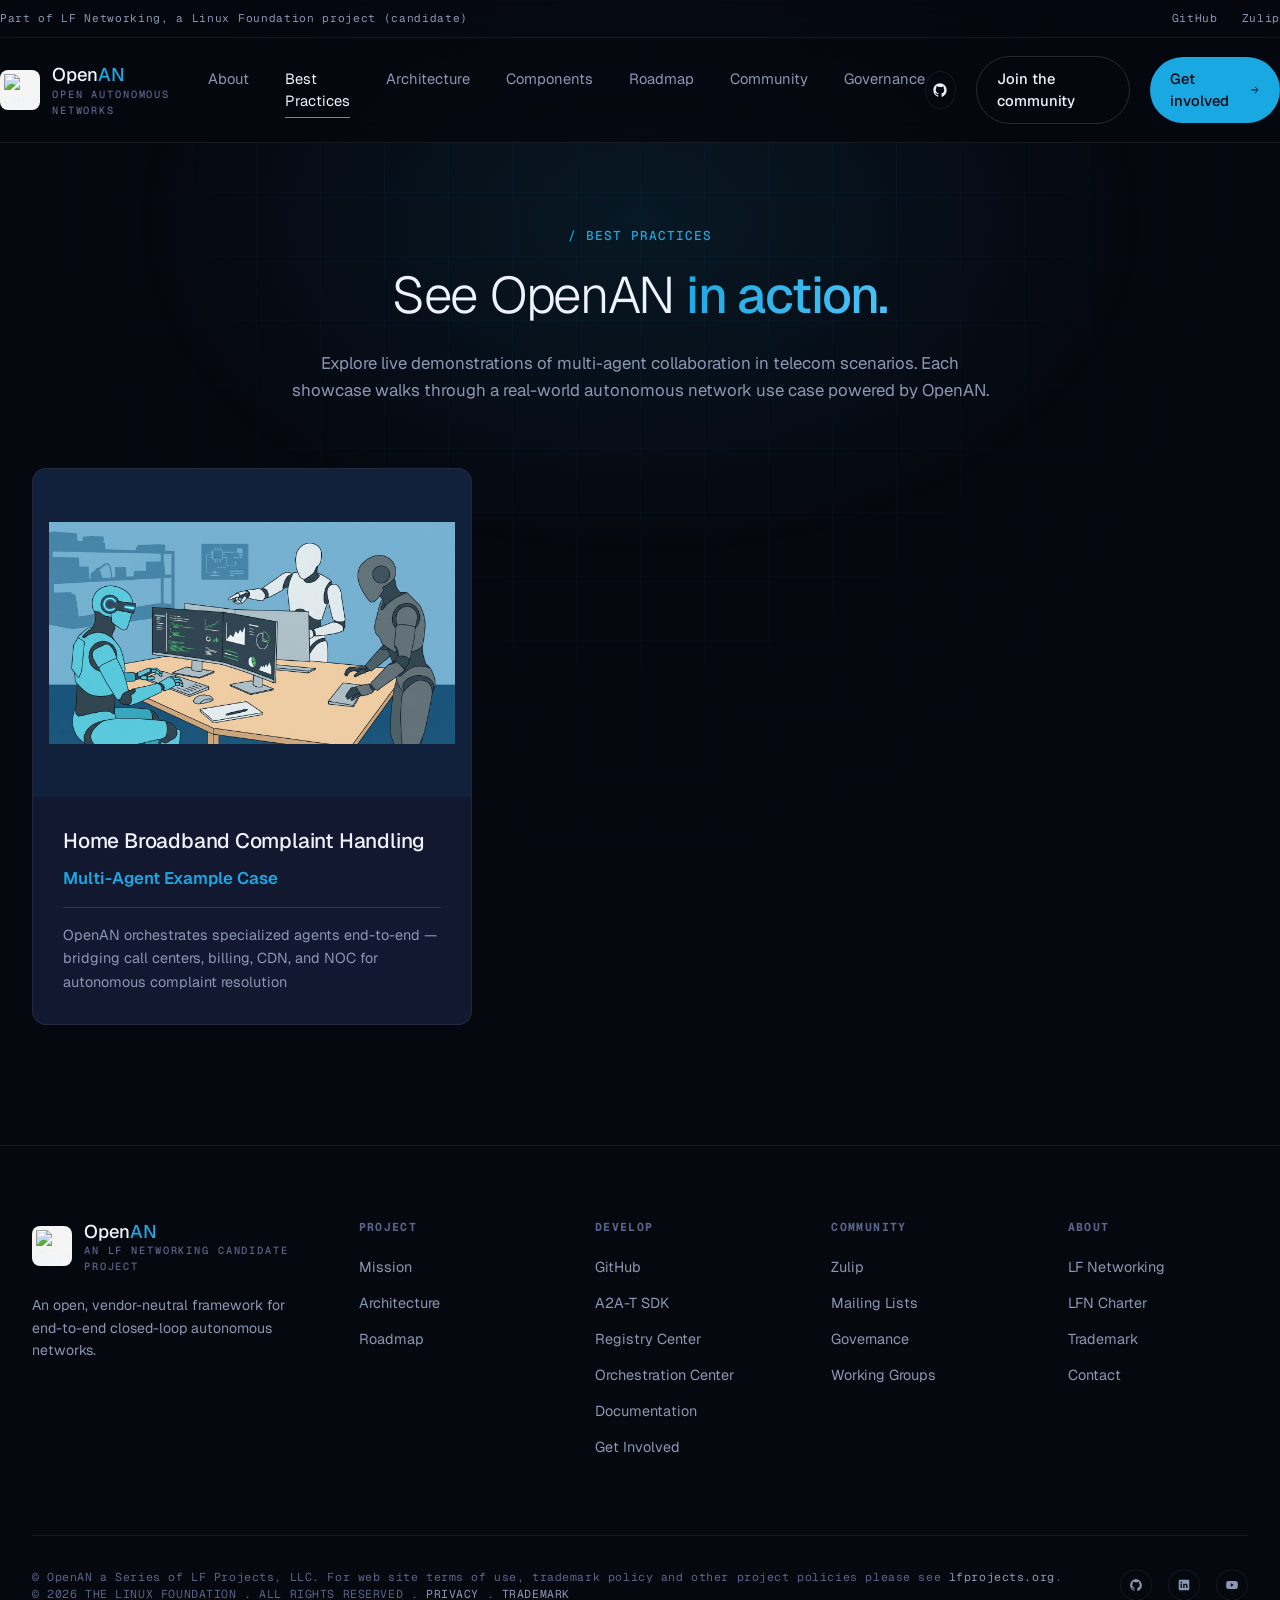
==== commit afea4a51: "fix: rename ZTE to zte&change usecase profile Signed-off-by: Junjie Huang <huangjunjie72@huawei.com>" ====
--- a/best-practices.html
+++ b/best-practices.html
@@ -271,7 +271,7 @@
   <div class="practice-grid">
     <a href="best-practices/usecase.html" class="practice-card">
       <div class="practice-image">
-        <img src="best-practices\images\usecase_pic.png" alt="Home Broadband Complaint Handling">
+        <img src="src\images\usecase_profile.jpg" alt="Home Broadband Complaint Handling">
       </div>
       <div class="practice-body">
         <h3 class="practice-title">Home Broadband Complaint Handling</h3>
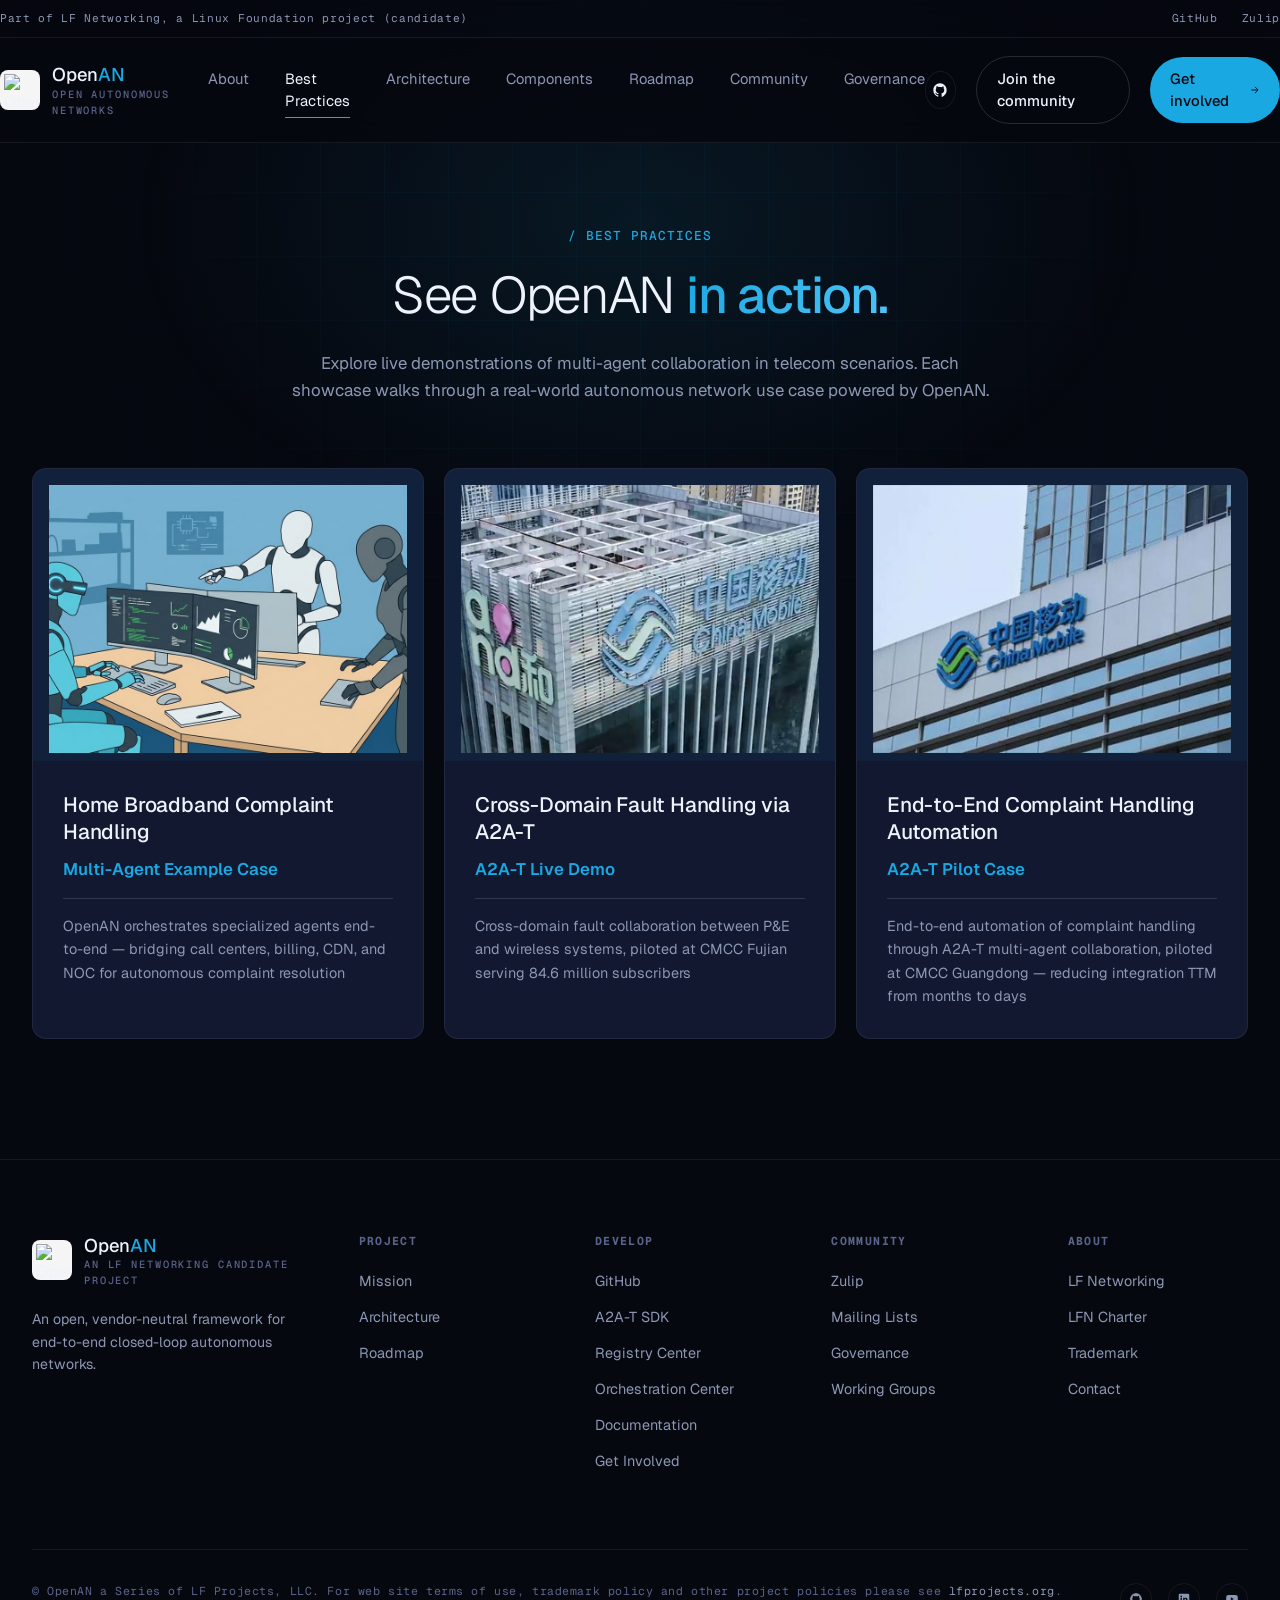
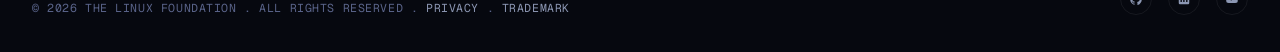
==== commit 243c84cb: "fix: show CMCC case Signed-off-by: Junjie Huang <huangjunjie72@huawei.com>" ====
--- a/best-practices.html
+++ b/best-practices.html
@@ -10,6 +10,7 @@
 <link href="https://fonts.googleapis.com/css2?family=Geist:wght@300;400;500;600;700&family=Geist+Mono:wght@400;500&display=swap" rel="stylesheet">
 <link rel="icon" type="image/png" href="src/images/openan-logo.png">
 <link rel="stylesheet" href="components/navbar.css">
+<link rel="stylesheet" href="best-practices/practice-card.css">
 <style>
   :root {
     --void: #06080f;
@@ -107,71 +108,6 @@
     line-height: 1.6;
   }
 
-  .practice-grid {
-    display: grid;
-    grid-template-columns: 1fr;
-    max-width: 440px;
-    gap: 20px;
-  }
-  .practice-card {
-    display: block;
-    background: var(--surface);
-    border: 1px solid var(--border);
-    border-radius: 14px;
-    overflow: hidden;
-    transition: all 0.25s;
-  }
-  .practice-card:hover {
-    border-color: var(--signal);
-    transform: translateY(-2px);
-    box-shadow: 0 12px 32px -16px rgba(26,168,226,0.4);
-  }
-  .practice-image {
-    width: 100%;
-    aspect-ratio: 4 / 3;
-    background: rgba(26,168,226,0.06);
-    display: grid;
-    place-items: center;
-    overflow: hidden;
-  }
-  .practice-image img {
-    width: 100%;
-    height: 100%;
-    object-fit: contain;
-    padding: 16px;
-  }
-  .practice-body {
-    padding: 30px;
-  }
-  .practice-title {
-    font-family: var(--display);
-    font-weight: 500;
-    font-size: 1.3rem;
-    color: var(--text);
-    letter-spacing: -0.01em;
-    line-height: 1.3;
-    margin-bottom: 12px;
-  }
-  .practice-subject {
-    display: block;
-    font-family: var(--display);
-    font-weight: 600;
-    font-size: 1.05rem;
-    color: var(--signal);
-    margin-bottom: 16px;
-  }
-  .practice-divider {
-    height: 1px;
-    background: var(--border-strong);
-    margin-bottom: 16px;
-  }
-  .practice-desc {
-    font-family: var(--sans);
-    font-size: 0.9rem;
-    color: var(--text-muted);
-    line-height: 1.6;
-  }
-
   /* ---------- FOOTER ---------- */
   .footer {
     border-top: 1px solid var(--border);
@@ -271,7 +207,7 @@
   <div class="practice-grid">
     <a href="best-practices/usecase.html" class="practice-card">
       <div class="practice-image">
-        <img src="src\images\usecase_profile.jpg" alt="Home Broadband Complaint Handling">
+        <img src="src/images/usecase_profile.jpg?v=2" alt="Home Broadband Complaint Handling">
       </div>
       <div class="practice-body">
         <h3 class="practice-title">Home Broadband Complaint Handling</h3>
@@ -281,6 +217,29 @@
       </div>
     </a>
 
+    <a href="best-practices/cross-domain-fault-handling-via-a2a-t.html" class="practice-card">
+      <div class="practice-image">
+        <img src="best-practices/images/fujian_mobile_pic.png?v=2" alt="Cross-Domain Fault Handling via A2A-T">
+      </div>
+      <div class="practice-body">
+        <h3 class="practice-title">Cross-Domain Fault Handling via A2A-T</h3>
+        <span class="practice-subject">A2A-T Live Demo</span>
+        <div class="practice-divider"></div>
+        <p class="practice-desc">Cross-domain fault collaboration between P&amp;E and wireless systems, piloted at CMCC Fujian serving 84.6 million subscribers</p>
+      </div>
+    </a>
+
+    <a href="best-practices/e2e-complaint-handling-automation.html" class="practice-card">
+      <div class="practice-image">
+        <img src="best-practices/images/guangdong_mobile_pic.png?v=2" alt="End-to-End Complaint Handling Automation">
+      </div>
+      <div class="practice-body">
+        <h3 class="practice-title">End-to-End Complaint Handling Automation</h3>
+        <span class="practice-subject">A2A-T Pilot Case</span>
+        <div class="practice-divider"></div>
+        <p class="practice-desc">End-to-end automation of complaint handling through A2A-T multi-agent collaboration, piloted at CMCC Guangdong — reducing integration TTM from months to days</p>
+      </div>
+    </a>
   </div>
 </div>
 
--- a/best-practices/practice-card.css
+++ b/best-practices/practice-card.css
@@ -0,0 +1,106 @@
+/*
+ * practice-card.css — Shared card component for best-practices.html
+ *
+ * Card structure (copy this template when adding a new card):
+ *
+ *   <a href="best-practices/DETAIL_PAGE.html" class="practice-card">
+ *     <div class="practice-image">
+ *       <img src="CARD_IMAGE" alt="CARD TITLE">
+ *     </div>
+ *     <div class="practice-body">
+ *       <h3 class="practice-title">CARD TITLE</h3>
+ *       <span class="practice-subject">SUBJECT LABEL</span>
+ *       <div class="practice-divider"></div>
+ *       <p class="practice-desc">ONE-LINE DESCRIPTION</p>
+ *     </div>
+ *   </a>
+ *
+ * Image requirements:
+ *   - 800x600 px, 4:3 aspect ratio (center-cropped)
+ *   - object-fit: contain with 16px padding inside the image area
+ *
+ * Grid: 3 columns on desktop, 2 on tablet (<=1024px), 1 on mobile (<=640px)
+ *
+ * Depends on CSS variables from best-practices.html :root:
+ *   --surface, --border, --signal, --text, --text-muted, --border-strong,
+ *   --display, --sans
+ */
+
+/* ---------- CARD GRID ---------- */
+.practice-grid {
+  display: grid;
+  grid-template-columns: repeat(3, 1fr);
+  gap: 20px;
+}
+
+/* ---------- CARD ---------- */
+.practice-card {
+  display: block;
+  background: var(--surface);
+  border: 1px solid var(--border);
+  border-radius: 14px;
+  overflow: hidden;
+  transition: all 0.25s;
+}
+.practice-card:hover {
+  border-color: var(--signal);
+  transform: translateY(-2px);
+  box-shadow: 0 12px 32px -16px rgba(26,168,226,0.4);
+}
+
+/* ---------- CARD IMAGE ---------- */
+.practice-image {
+  width: 100%;
+  aspect-ratio: 4 / 3;
+  background: rgba(26,168,226,0.06);
+  display: grid;
+  place-items: center;
+  overflow: hidden;
+}
+.practice-image img {
+  width: 100%;
+  height: 100%;
+  object-fit: contain;
+  padding: 16px;
+}
+
+/* ---------- CARD BODY ---------- */
+.practice-body {
+  padding: 30px;
+}
+.practice-title {
+  font-family: var(--display);
+  font-weight: 500;
+  font-size: 1.3rem;
+  color: var(--text);
+  letter-spacing: -0.01em;
+  line-height: 1.3;
+  margin-bottom: 12px;
+}
+.practice-subject {
+  display: block;
+  font-family: var(--display);
+  font-weight: 600;
+  font-size: 1.05rem;
+  color: var(--signal);
+  margin-bottom: 16px;
+}
+.practice-divider {
+  height: 1px;
+  background: var(--border-strong);
+  margin-bottom: 16px;
+}
+.practice-desc {
+  font-family: var(--sans);
+  font-size: 0.9rem;
+  color: var(--text-muted);
+  line-height: 1.6;
+}
+
+/* ---------- RESPONSIVE ---------- */
+@media (max-width: 1024px) {
+  .practice-grid { grid-template-columns: repeat(2, 1fr); }
+}
+@media (max-width: 640px) {
+  .practice-grid { grid-template-columns: 1fr; }
+}
